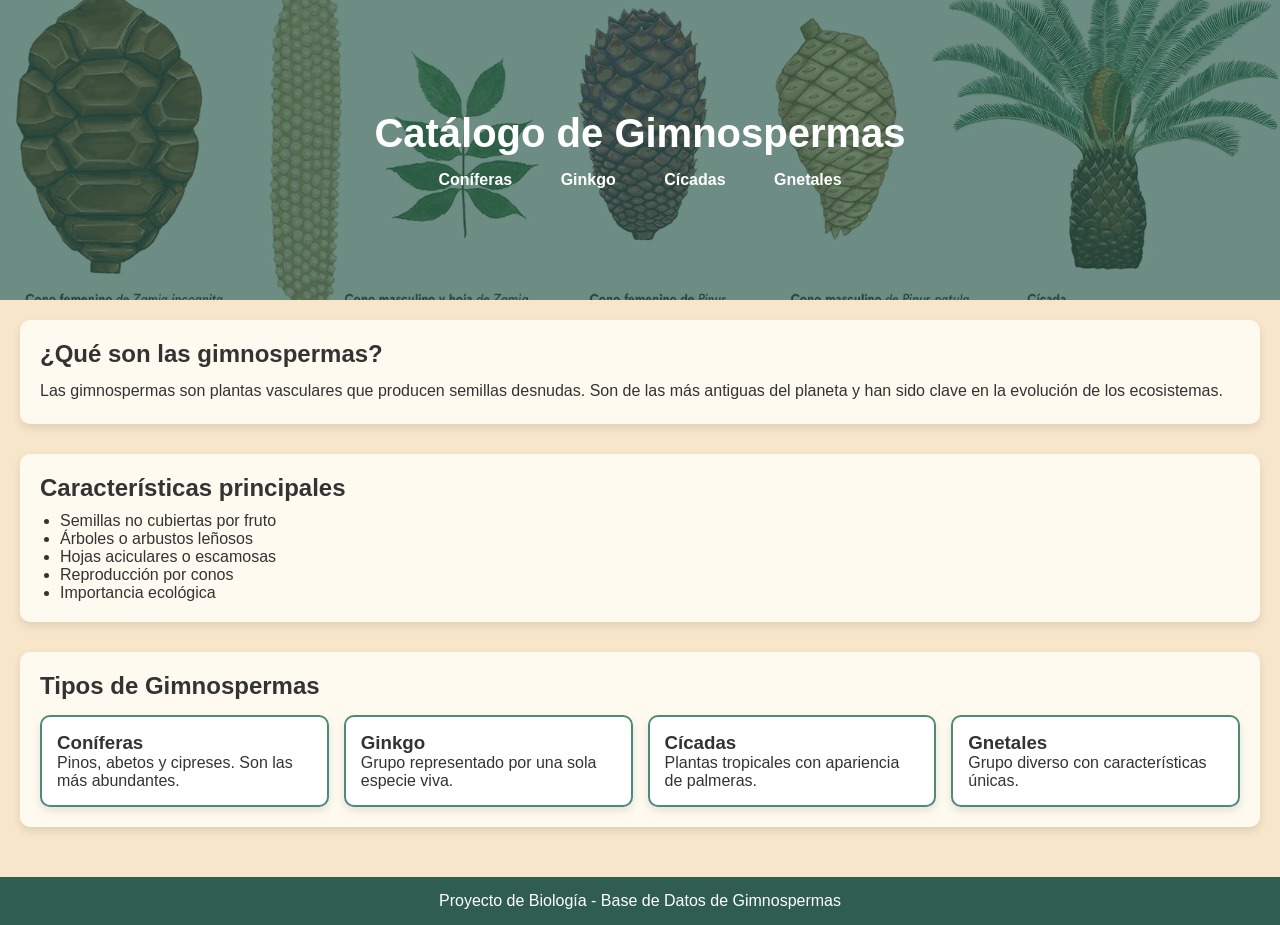
==== index.html @ 2551117f "actualizacion chida" ====
<!DOCTYPE html>
<html lang="es">
<head>
    <meta charset="UTF-8">
    <title>Catálogo de Gimnospermas</title>
    <link rel="stylesheet" href="style.css">
</head>

<body>

    <!-- 🔝 HEADER CON IMAGEN -->
    <header class="hero">
        <div class="overlay">
            <h1>Catálogo de Gimnospermas</h1>
            <nav>
                <a href="coniferas.html">Coníferas</a>
                <a href="ginkgo.html">Ginkgo</a>
                <a href="cicadas.html">Cícadas</a>
                <a href="gnetales.html">Gnetales</a>
            </nav>
        </div>
    </header>

    <!-- 📚 INTRO -->
    <main>
        <section class="intro">
            <h2>¿Qué son las gimnospermas?</h2>
            <p>
                Las gimnospermas son plantas vasculares que producen semillas desnudas.
                Son de las más antiguas del planeta y han sido clave en la evolución de los ecosistemas.
            </p>
        </section>

        <!-- 🌿 CARACTERÍSTICAS -->
        <section class="caracteristicas">
            <h2>Características principales</h2>
            <ul>
                <li>Semillas no cubiertas por fruto</li>
                <li>Árboles o arbustos leñosos</li>
                <li>Hojas aciculares o escamosas</li>
                <li>Reproducción por conos</li>
                <li>Importancia ecológica</li>
            </ul>
        </section>

        <!-- 🧪 SECCIONES VISUALES -->
        <section class="categorias">
            <h2>Tipos de Gimnospermas</h2>

            <div class="cards">

                <div class="card">
                                
                    <h3 href="coniferas.html">Coníferas</h3>
                    <p>Pinos, abetos y cipreses. Son las más abundantes.</p>
                </div>

                <div class="card">
                    <h3 href="ginkgo.html">Ginkgo</h3>
                    <p>Grupo representado por una sola especie viva.</p>
                </div>

                <div class="card">
                    <h3 href="cicadas.html">Cícadas</h3>
                    <p>Plantas tropicales con apariencia de palmeras.</p>
                </div>

                <div class="card">
                    <h3  href="gnetales.html">Gnetales</h3>
                    <p>Grupo diverso con características únicas.</p>
                </div>

            </div>
        </section>
    </main>

    <!-- 📌 FOOTER -->
    <footer>
        <p>Proyecto de Biología - Base de Datos de Gimnospermas</p>
    </footer>

</body>
</html>
---- style.css ----
/* RESET */
* {
    margin: 0;
    padding: 0;
    box-sizing: border-box;
}

/* COLORES (ajústalos si quieres más exactos a tu tríptico) */
:root {
    --verde-oscuro: #2f5d50;
    --verde-medio: #4c8c74;
    --verde-claro: #a7d7c5;
    --fondo: #f7e6ca;
    --blanco: #ffffff;
}

/* BODY */
body {
    font-family: Arial, sans-serif;
    background-color: var(--fondo);
    color: #333;
}

/* 🌄 HEADER CON IMAGEN */
.hero {
    height: 300px;
   background: linear-gradient(rgba(47,93,80,0.7), rgba(47,93,80,0.7)),
            url('img/Encabezado\ gimno.webp');
    background-size: cover;
    background-position: center;
}

/* CONTENIDO DEL HEADER */
.overlay {
    height: 100%;
    display: flex;
    flex-direction: column;
    justify-content: center;
    align-items: center;
    color: var(--blanco);
    text-align: center;
}

/* TÍTULO */
header h1 {
    font-size: 2.5em;
    margin-bottom: 15px;
}

/* NAV */
nav a {
    margin: 0 10px;
    text-decoration: none;
    color: var(--blanco);
    font-weight: bold;
    padding: 8px 12px;
    border-radius: 5px;
    transition: 0.3s;
}

nav a:hover {
    background-color: var(--verde-medio);
}

/* MAIN */
main {
    padding: 20px;
}

/* SECCIONES */
section {
    margin-bottom: 30px;
}

/* LISTA */
ul {
    padding-left: 20px;
}

/* 🌿 CARDS */
.cards {
    display: grid;
    grid-template-columns: repeat(auto-fit, minmax(200px, 1fr));
    gap: 15px;
}

.card {
    background-color: var(--blanco);
    padding: 15px;
    border-radius: 10px;
    box-shadow: 0 4px 8px rgba(0,0,0,0.1);
    transition: 0.3s;
     border: 2px solid #4c8c74;
}

.card:hover {
    transform: scale(1.05);
}

/* FOOTER */
footer {
    background-color: var(--verde-oscuro);
    color: var(--blanco);
    text-align: center;
    padding: 15px;
}


/* 📦 CAJAS BLANCAS PARA SECCIONES */
.intro, .caracteristicas, .categorias{
    background-color: #fffaf0;
    padding: 20px;
    border-radius: 10px;
    box-shadow: 0 4px 8px rgba(0,0,0,0.1);
}

/* ✨ DETALLES */
.intro h2, .caracteristicas h2 {
    margin-bottom: 10px;
}

.intro p {
    line-height: 1.6;
}

.categorias h2 {
    margin-bottom: 15px;
}

/* 🌿 GRUPOS POR GÉNERO */
.grupo {
    margin-bottom: 30px;
}

.grupo h2 {
    margin-bottom: 10px;
    color: var(--verde-oscuro);
    border-left: 5px solid var(--verde-medio);
    padding-left: 10px;
}

.familia-seccion {
    margin-bottom: 40px;
}

.familia-seccion h2 {
    border-bottom: 2px solid #aaa;
    margin-bottom: 15px;
}
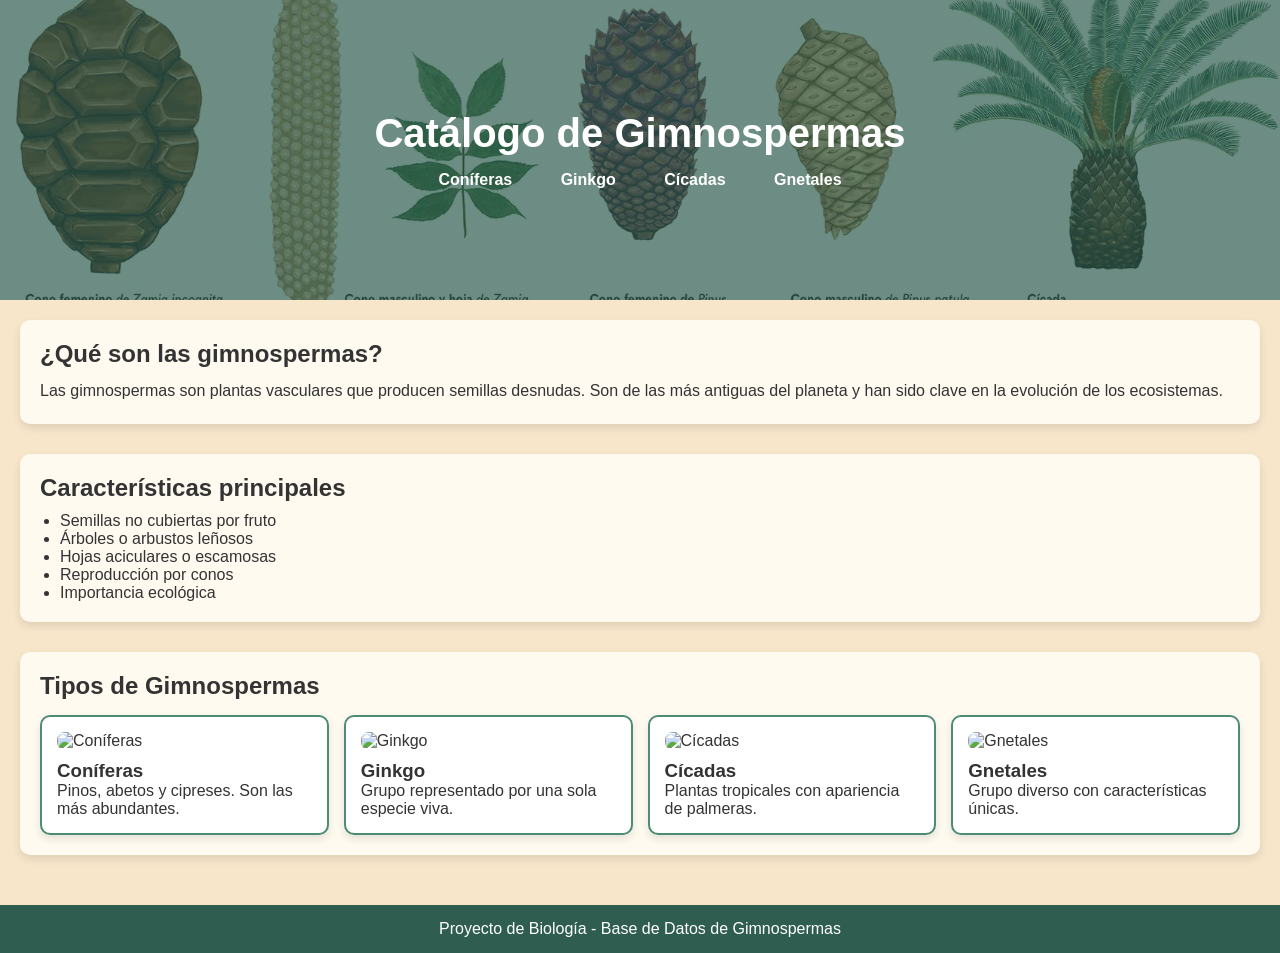
==== commit a531dab9: "Cambio 1 de 1 junio para entregar" ====
--- a/index.html
+++ b/index.html
@@ -50,23 +50,26 @@
             <div class="cards">
 
                 <div class="card">
-                                
-                    <h3 href="coniferas.html">Coníferas</h3>
+                    <img src="img/coniferas.jpg" alt="Coníferas">
+                    <h3>Coníferas</h3>
                     <p>Pinos, abetos y cipreses. Son las más abundantes.</p>
                 </div>
 
                 <div class="card">
-                    <h3 href="ginkgo.html">Ginkgo</h3>
+                    <img src="img/ginkgo.jpg" alt="Ginkgo">
+                    <h3>Ginkgo</h3>
                     <p>Grupo representado por una sola especie viva.</p>
                 </div>
 
                 <div class="card">
-                    <h3 href="cicadas.html">Cícadas</h3>
+                    <img src="img/cicadas.jpg" alt="Cícadas">
+                    <h3>Cícadas</h3>
                     <p>Plantas tropicales con apariencia de palmeras.</p>
                 </div>
 
                 <div class="card">
-                    <h3  href="gnetales.html">Gnetales</h3>
+                    <img src="img/gnetales.jpg" alt="Gnetales">
+                    <h3>Gnetales</h3>
                     <p>Grupo diverso con características únicas.</p>
                 </div>
 
--- a/style.css
+++ b/style.css
@@ -146,4 +146,24 @@
 .familia-seccion h2 {
     border-bottom: 2px solid #aaa;
     margin-bottom: 15px;
+}
+
+/* 🖼️ IMÁGENES EN CARDS */
+.card img {
+    width: 100%;
+    height: 140px;
+    object-fit: cover;
+    border-radius: 8px;
+    margin-bottom: 10px;
+    transition: 0.3s;
+}
+
+/* ✨ EFECTO HOVER MÁS PRO */
+.card:hover img {
+    transform: scale(1.05);
+}
+
+/* 🔒 IMPORTANTE PARA EL EFECTO */
+.card {
+    overflow: hidden;
 }
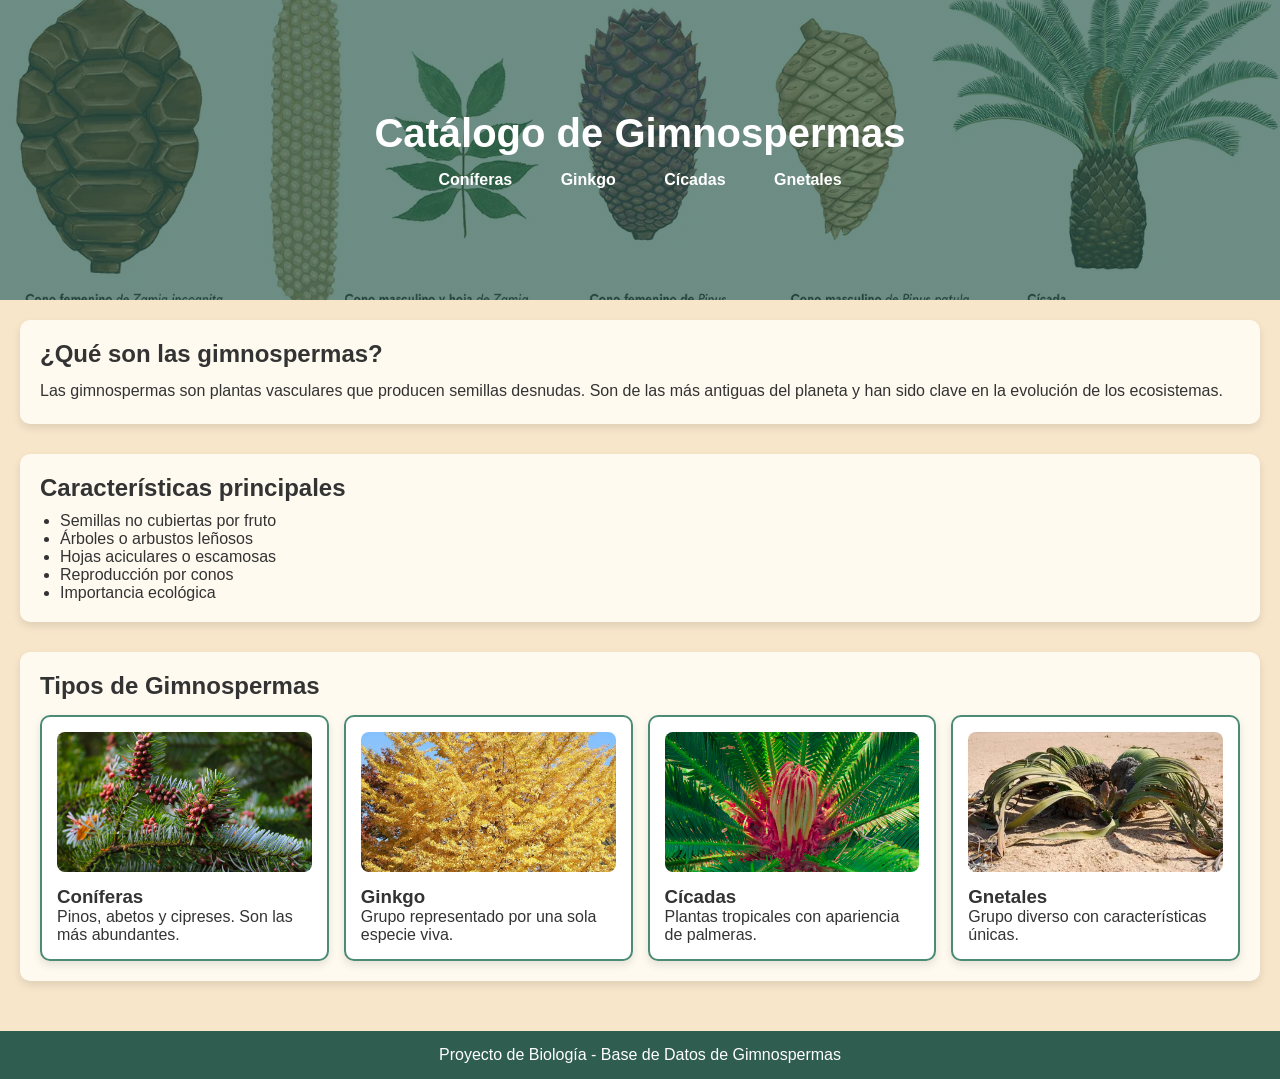
==== commit 386b02f6: "Img index" ====
--- a/index.html
+++ b/index.html
@@ -50,25 +50,25 @@
             <div class="cards">
 
                 <div class="card">
-                    <img src="img/coniferas.jpg" alt="Coníferas">
+                    <img src="img/Coniferas.jpg" alt="Coníferas">
                     <h3>Coníferas</h3>
                     <p>Pinos, abetos y cipreses. Son las más abundantes.</p>
                 </div>
 
                 <div class="card">
-                    <img src="img/ginkgo.jpg" alt="Ginkgo">
+                    <img src="img/Ginko.jpg" alt="Ginkgo">
                     <h3>Ginkgo</h3>
                     <p>Grupo representado por una sola especie viva.</p>
                 </div>
 
                 <div class="card">
-                    <img src="img/cicadas.jpg" alt="Cícadas">
+                    <img src="img/Cicas.jpg" alt="Cícadas">
                     <h3>Cícadas</h3>
                     <p>Plantas tropicales con apariencia de palmeras.</p>
                 </div>
 
                 <div class="card">
-                    <img src="img/gnetales.jpg" alt="Gnetales">
+                    <img src="img/Gnetales.webp" alt="Gnetales">
                     <h3>Gnetales</h3>
                     <p>Grupo diverso con características únicas.</p>
                 </div>
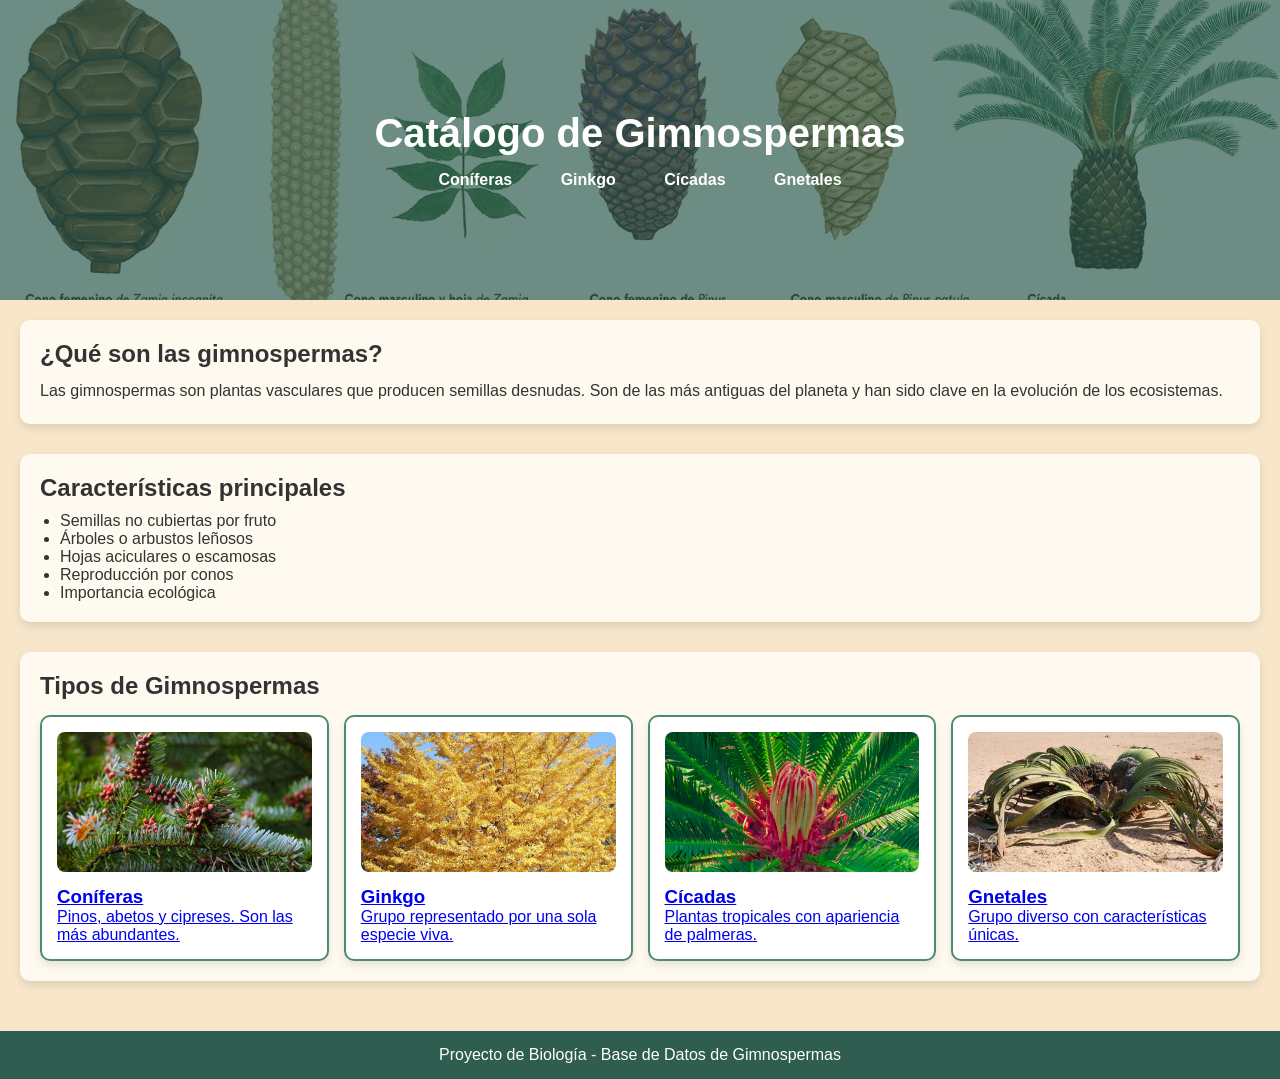
==== commit af08d440: "Prueba final index" ====
--- a/index.html
+++ b/index.html
@@ -47,33 +47,33 @@
         <section class="categorias">
             <h2>Tipos de Gimnospermas</h2>
 
-            <div class="cards">
+          <div class="cards">
 
-                <div class="card">
-                    <img src="img/Coniferas.jpg" alt="Coníferas">
-                    <h3>Coníferas</h3>
-                    <p>Pinos, abetos y cipreses. Son las más abundantes.</p>
-                </div>
+        <a href="coniferas.html" class="card">
+        <img src="img/Coniferas.jpg" alt="Coníferas">
+        <h3>Coníferas</h3>
+        <p>Pinos, abetos y cipreses. Son las más abundantes.</p>
+        </a>
 
-                <div class="card">
-                    <img src="img/Ginko.jpg" alt="Ginkgo">
-                    <h3>Ginkgo</h3>
-                    <p>Grupo representado por una sola especie viva.</p>
-                </div>
+        <a href="ginkgo.html" class="card">
+        <img src="img/Ginko.jpg" alt="Ginkgo">
+        <h3>Ginkgo</h3>
+        <p>Grupo representado por una sola especie viva.</p>
+        </a>
 
-                <div class="card">
-                    <img src="img/Cicas.jpg" alt="Cícadas">
-                    <h3>Cícadas</h3>
-                    <p>Plantas tropicales con apariencia de palmeras.</p>
-                </div>
+        <a href="cicadas.html" class="card">
+        <img src="img/Cicas.jpg" alt="Cícadas">
+        <h3>Cícadas</h3>
+        <p>Plantas tropicales con apariencia de palmeras.</p>
+        </a>
 
-                <div class="card">
-                    <img src="img/Gnetales.webp" alt="Gnetales">
-                    <h3>Gnetales</h3>
-                    <p>Grupo diverso con características únicas.</p>
-                </div>
+        <a href="gnetales.html" class="card">
+        <img src="img/Gnetales.webp" alt="Gnetales">
+        <h3>Gnetales</h3>
+        <p>Grupo diverso con características únicas.</p>
+        </a>
 
-            </div>
+    </div>
         </section>
     </main>
 
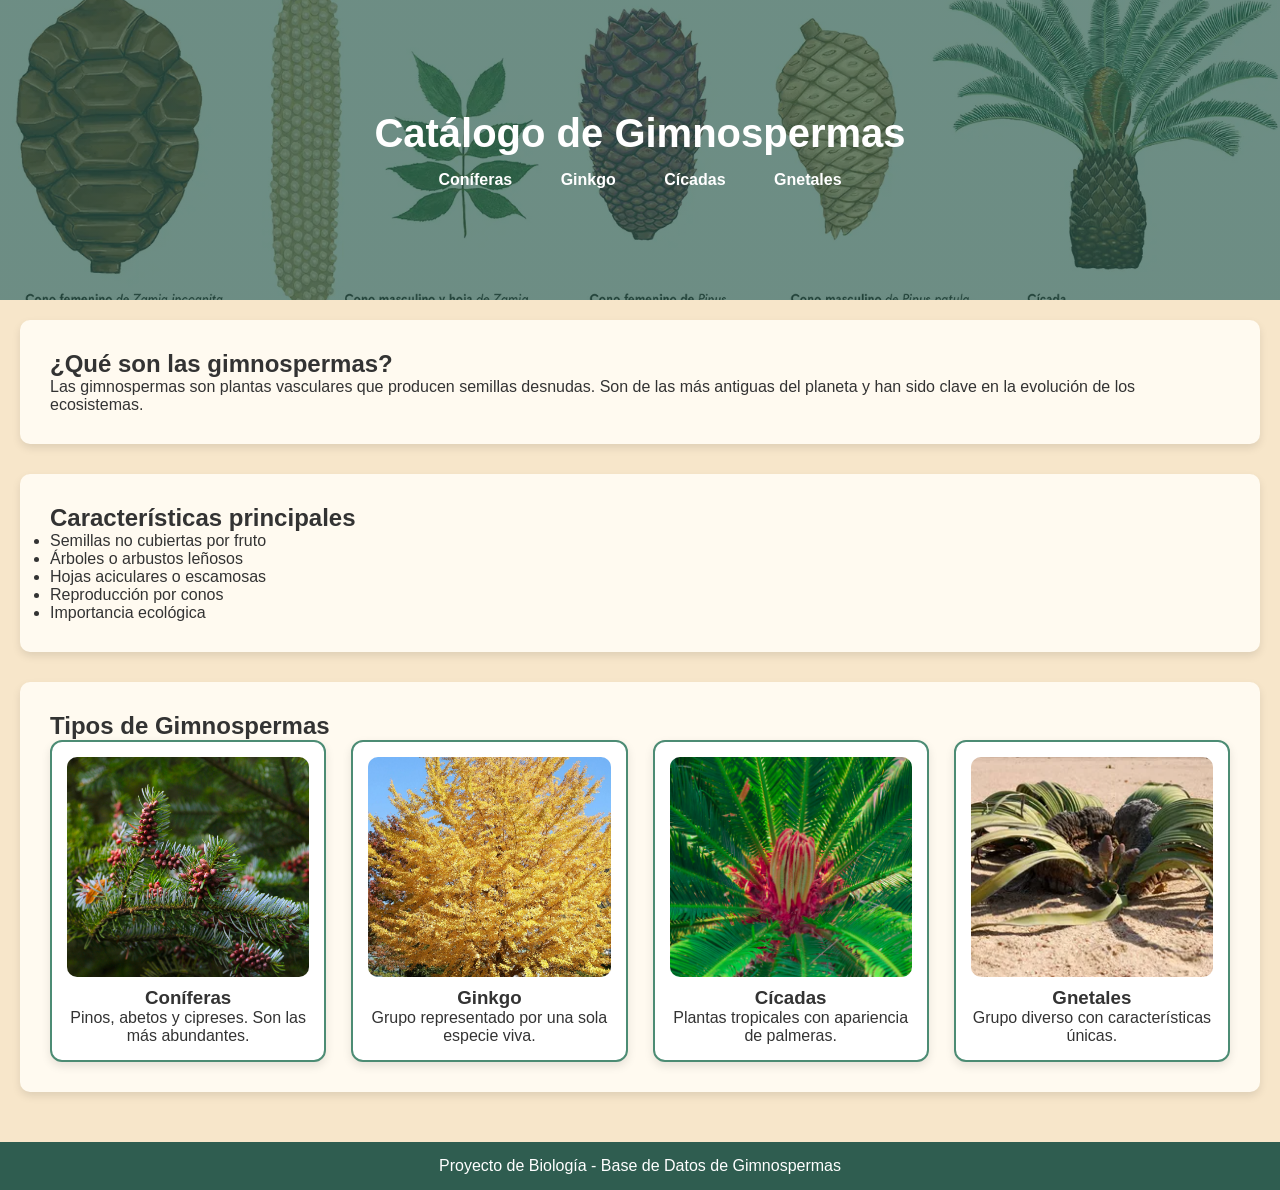
==== commit 411a935f: "Update 10" ====
--- a/index.html
+++ b/index.html
@@ -47,7 +47,7 @@
         <section class="categorias">
             <h2>Tipos de Gimnospermas</h2>
 
-          <div class="cards">
+          <div class="cards-index">
 
         <a href="coniferas.html" class="card">
         <img src="img/Coniferas.jpg" alt="Coníferas">
--- a/style.css
+++ b/style.css
@@ -1,11 +1,13 @@
+/* ========================= */
 /* RESET */
+/* ========================= */
 * {
     margin: 0;
     padding: 0;
     box-sizing: border-box;
 }
 
-/* COLORES (ajústalos si quieres más exactos a tu tríptico) */
+/* VARIABLES */
 :root {
     --verde-oscuro: #2f5d50;
     --verde-medio: #4c8c74;
@@ -21,16 +23,22 @@
     color: #333;
 }
 
-/* 🌄 HEADER CON IMAGEN */
+/* LINKS */
+a {
+    text-decoration: none;
+    color: inherit;
+}
+
+/* HEADER */
 .hero {
     height: 300px;
-   background: linear-gradient(rgba(47,93,80,0.7), rgba(47,93,80,0.7)),
-            url('img/Encabezado\ gimno.webp');
+    background: linear-gradient(rgba(47,93,80,0.7), rgba(47,93,80,0.7)),
+                url('img/Encabezado gimno.webp');
     background-size: cover;
     background-position: center;
 }
 
-/* CONTENIDO DEL HEADER */
+/* OVERLAY */
 .overlay {
     height: 100%;
     display: flex;
@@ -41,7 +49,6 @@
     text-align: center;
 }
 
-/* TÍTULO */
 header h1 {
     font-size: 2.5em;
     margin-bottom: 15px;
@@ -50,12 +57,10 @@
 /* NAV */
 nav a {
     margin: 0 10px;
-    text-decoration: none;
-    color: var(--blanco);
     font-weight: bold;
     padding: 8px 12px;
     border-radius: 5px;
-    transition: 0.3s;
+    color: var(--blanco);
 }
 
 nav a:hover {
@@ -72,98 +77,100 @@
     margin-bottom: 30px;
 }
 
-/* LISTA */
-ul {
-    padding-left: 20px;
+/* CAJAS */
+.intro, 
+.caracteristicas, 
+.categorias {
+    background-color: #fffaf0;
+    padding: 30px;
+    border-radius: 10px;
+    box-shadow: 0 4px 8px rgba(0,0,0,0.1);
 }
 
-/* 🌿 CARDS */
-.cards {
+/* ========================= */
+/* 🔥 INDEX (EXCLUSIVO) */
+/* ========================= */
+
+.cards-index {
     display: grid;
-    grid-template-columns: repeat(auto-fit, minmax(200px, 1fr));
-    gap: 15px;
+    grid-template-columns: repeat(4, 1fr);
+    gap: 25px;
+    width: 100%;
 }
 
+/* RESPONSIVE */
+@media (max-width: 900px) {
+    .cards-index {
+        grid-template-columns: repeat(2, 1fr);
+    }
+}
+
+@media (max-width: 500px) {
+    .cards-index {
+        grid-template-columns: 1fr;
+    }
+}
+
+/* ========================= */
+/* 🔥 TARJETAS */
+/* ========================= */
+
 .card {
+    display: flex;
+    flex-direction: column;
     background-color: var(--blanco);
     padding: 15px;
-    border-radius: 10px;
-    box-shadow: 0 4px 8px rgba(0,0,0,0.1);
-    transition: 0.3s;
-     border: 2px solid #4c8c74;
+    border-radius: 12px;
+    border: 2px solid var(--verde-medio);
+    box-shadow: 0 4px 10px rgba(0,0,0,0.1);
+    transition: 0.25s;
+    text-align: center;
 }
 
 .card:hover {
     transform: scale(1.05);
 }
 
+/* IMÁGENES */
+.card img {
+    width: 100%;
+    height: 220px;
+    object-fit: cover;
+    border-radius: 10px;
+    margin-bottom: 10px;
+}
+
+/* ========================= */
+/* 🔥 ESPECIES (EXCLUSIVO) */
+/* ========================= */
+
+.familias-grid {
+    display: grid;
+    grid-template-columns: repeat(auto-fill, minmax(320px, 1fr));
+    gap: 25px;
+}
+
+.grupo {
+    background-color: #fffaf0;
+    padding: 15px;
+    border-radius: 10px;
+    border: 2px solid var(--verde-medio);
+}
+
+/* 👇 ESTE YA NO AFECTA AL INDEX */
+.grupo .cards {
+    display: grid;
+    grid-template-columns: repeat(auto-fill, minmax(180px, 1fr));
+    gap: 10px;
+}
+
+/* ========================= */
 /* FOOTER */
+/* ========================= */
+
 footer {
     background-color: var(--verde-oscuro);
     color: var(--blanco);
     text-align: center;
     padding: 15px;
-}
-
-
-/* 📦 CAJAS BLANCAS PARA SECCIONES */
-.intro, .caracteristicas, .categorias{
-    background-color: #fffaf0;
-    padding: 20px;
-    border-radius: 10px;
-    box-shadow: 0 4px 8px rgba(0,0,0,0.1);
-}
-
-/* ✨ DETALLES */
-.intro h2, .caracteristicas h2 {
-    margin-bottom: 10px;
-}
-
-.intro p {
-    line-height: 1.6;
-}
-
-.categorias h2 {
-    margin-bottom: 15px;
-}
-
-/* 🌿 GRUPOS POR GÉNERO */
-.grupo {
-    margin-bottom: 30px;
-}
-
-.grupo h2 {
-    margin-bottom: 10px;
-    color: var(--verde-oscuro);
-    border-left: 5px solid var(--verde-medio);
-    padding-left: 10px;
-}
-
-.familia-seccion {
-    margin-bottom: 40px;
-}
-
-.familia-seccion h2 {
-    border-bottom: 2px solid #aaa;
-    margin-bottom: 15px;
-}
-
-/* 🖼️ IMÁGENES EN CARDS */
-.card img {
-    width: 100%;
-    height: 140px;
-    object-fit: cover;
-    border-radius: 8px;
-    margin-bottom: 10px;
-    transition: 0.3s;
-}
-
-/* ✨ EFECTO HOVER MÁS PRO */
-.card:hover img {
-    transform: scale(1.05);
-}
-
-/* 🔒 IMPORTANTE PARA EL EFECTO */
-.card {
-    overflow: hidden;
 }
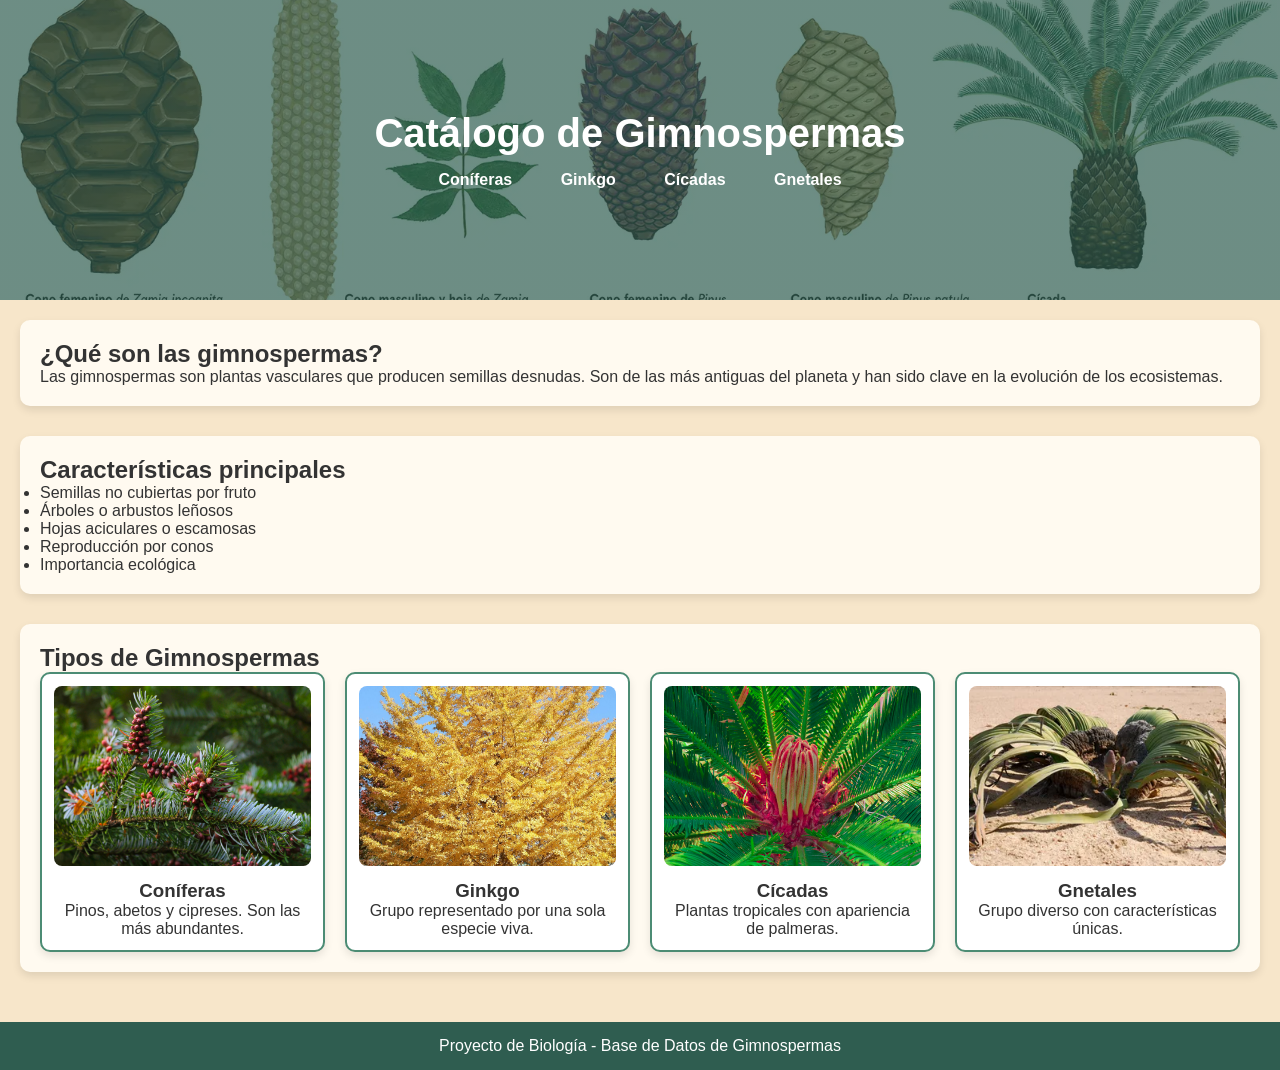
==== commit 5b9a2c07: "Update 19 tengo sueño" ====
--- a/index.html
+++ b/index.html
@@ -49,25 +49,25 @@
 
           <div class="cards-index">
 
-        <a href="coniferas.html" class="card">
+        <a href="coniferas.html" class="card-index">
         <img src="img/Coniferas.jpg" alt="Coníferas">
         <h3>Coníferas</h3>
         <p>Pinos, abetos y cipreses. Son las más abundantes.</p>
         </a>
 
-        <a href="ginkgo.html" class="card">
+        <a href="ginkgo.html" class="card-index">
         <img src="img/Ginko.jpg" alt="Ginkgo">
         <h3>Ginkgo</h3>
         <p>Grupo representado por una sola especie viva.</p>
         </a>
 
-        <a href="cicadas.html" class="card">
+        <a href="cicadas.html" class="card-index">
         <img src="img/Cicas.jpg" alt="Cícadas">
         <h3>Cícadas</h3>
         <p>Plantas tropicales con apariencia de palmeras.</p>
         </a>
 
-        <a href="gnetales.html" class="card">
+        <a href="gnetales.html" class="card-index">
         <img src="img/Gnetales.webp" alt="Gnetales">
         <h3>Gnetales</h3>
         <p>Grupo diverso con características únicas.</p>
--- a/style.css
+++ b/style.css
@@ -1,6 +1,4 @@
-/* ========================= */
 /* RESET */
-/* ========================= */
 * {
     margin: 0;
     padding: 0;
@@ -61,6 +59,7 @@
     padding: 8px 12px;
     border-radius: 5px;
     color: var(--blanco);
+    transition: 0.3s;
 }
 
 nav a:hover {
@@ -70,6 +69,7 @@
 /* MAIN */
 main {
     padding: 20px;
+    width: 100%;
 }
 
 /* SECCIONES */
@@ -82,20 +82,42 @@
 .caracteristicas, 
 .categorias {
     background-color: #fffaf0;
-    padding: 30px;
+    padding: 20px;
     border-radius: 10px;
     box-shadow: 0 4px 8px rgba(0,0,0,0.1);
 }
 
-/* ========================= */
-/* 🔥 INDEX (EXCLUSIVO) */
+/* /* ========================= */
+/* 🔥 INDEX (AISLADO TOTAL) */
 /* ========================= */
 
 .cards-index {
     display: grid;
     grid-template-columns: repeat(4, 1fr);
-    gap: 25px;
+    gap: 20px;
+}
+
+.card-index {
+    background-color: var(--blanco);
+    padding: 12px;
+    border-radius: 10px;
+    border: 2px solid var(--verde-medio);
+    box-shadow: 0 4px 8px rgba(0,0,0,0.1);
+    text-align: center;
+    transition: 0.25s;
+}
+
+.card-index:hover {
+    transform: translateY(-5px);
+    box-shadow: 0 8px 16px rgba(0,0,0,0.2);
+}
+
+.card-index img {
     width: 100%;
+    height: 180px;
+    object-fit: cover;
+    border-radius: 8px;
+    margin-bottom: 10px;
 }
 
 /* RESPONSIVE */
@@ -111,57 +133,46 @@
     }
 }
 
-/* ========================= */
-/* 🔥 TARJETAS */
-/* ========================= */
-
-.card {
-    display: flex;
-    flex-direction: column;
-    background-color: var(--blanco);
-    padding: 15px;
-    border-radius: 12px;
-    border: 2px solid var(--verde-medio);
-    box-shadow: 0 4px 10px rgba(0,0,0,0.1);
-    transition: 0.25s;
-    text-align: center;
-}
-
-.card:hover {
-    transform: scale(1.05);
-}
-
-/* IMÁGENES */
-.card img {
-    width: 100%;
-    height: 220px;
-    object-fit: cover;
-    border-radius: 10px;
-    margin-bottom: 10px;
-}
-
-/* ========================= */
-/* 🔥 ESPECIES (EXCLUSIVO) */
+
+
+/* ========================= */
+/* 🔥 FAMILIAS (NO TOCAR INDEX) */
 /* ========================= */
 
 .familias-grid {
     display: grid;
-    grid-template-columns: repeat(auto-fill, minmax(320px, 1fr));
-    gap: 25px;
-}
-
-.grupo {
-    background-color: #fffaf0;
+    grid-template-columns: repeat(auto-fit, minmax(300px, 1fr));
+    gap: 20px;
+}
+
+.grupo .card {
+    background-color: var(--blanco);
+    padding: 12px;
+    border-radius: 10px;
+    border: 2px solid var(--verde-medio);
+}
+
+/* ========================= */
+/* 🔥 ESPECIES (SEPARADO TOTAL) */
+/* ========================= */
+
+#lista-coniferas {
+    max-width: 1100px;
+    margin: 0 auto;
+}
+
+.especies-grid {
+    display: grid;
+    grid-template-columns: repeat(auto-fill, minmax(220px, 1fr));
+    gap: 15px;
+}
+
+.especie {
+    background-color: var(--blanco);
+    border: 2px solid var(--verde-medio);
+    border-radius: 10px;
     padding: 15px;
-    border-radius: 10px;
-    border: 2px solid var(--verde-medio);
-}
-
-/* 👇 ESTE YA NO AFECTA AL INDEX */
-.grupo .cards {
-    display: grid;
-    grid-template-columns: repeat(auto-fill, minmax(180px, 1fr));
-    gap: 10px;
+    text-align: center;
 }
 
 /* ========================= */
@@ -173,4 +184,44 @@
     color: var(--blanco);
     text-align: center;
     padding: 15px;
+}
+
+
+
+/* ========================= */
+/* 🔥 FIX FAMILIAS (AHORA SÍ BONITO) */
+/* ========================= */
+
+.grupo .card {
+    display: flex;
+    flex-direction: column;
+    justify-content: flex-start;
+    height: 100%;
+    overflow: hidden;
+}
+
+/* IMÁGENES CONTROLADAS */
+.grupo .card img {
+    width: 100%;
+    height: 180px;
+    object-fit: cover;
+    border-radius: 8px;
+    margin-bottom: 10px;
+}
+
+/* TEXTO ORDENADO */
+.grupo .card ul {
+    font-size: 0.9em;
+    margin-bottom: 10px;
+    padding-left: 15px;
+}
+
+.grupo .card p {
+    font-size: 0.9em;
+    margin-top: auto;
+}
+
+/* EVITA QUE SE HAGAN GIGANTES */
+.familias-grid {
+    align-items: start;
 }
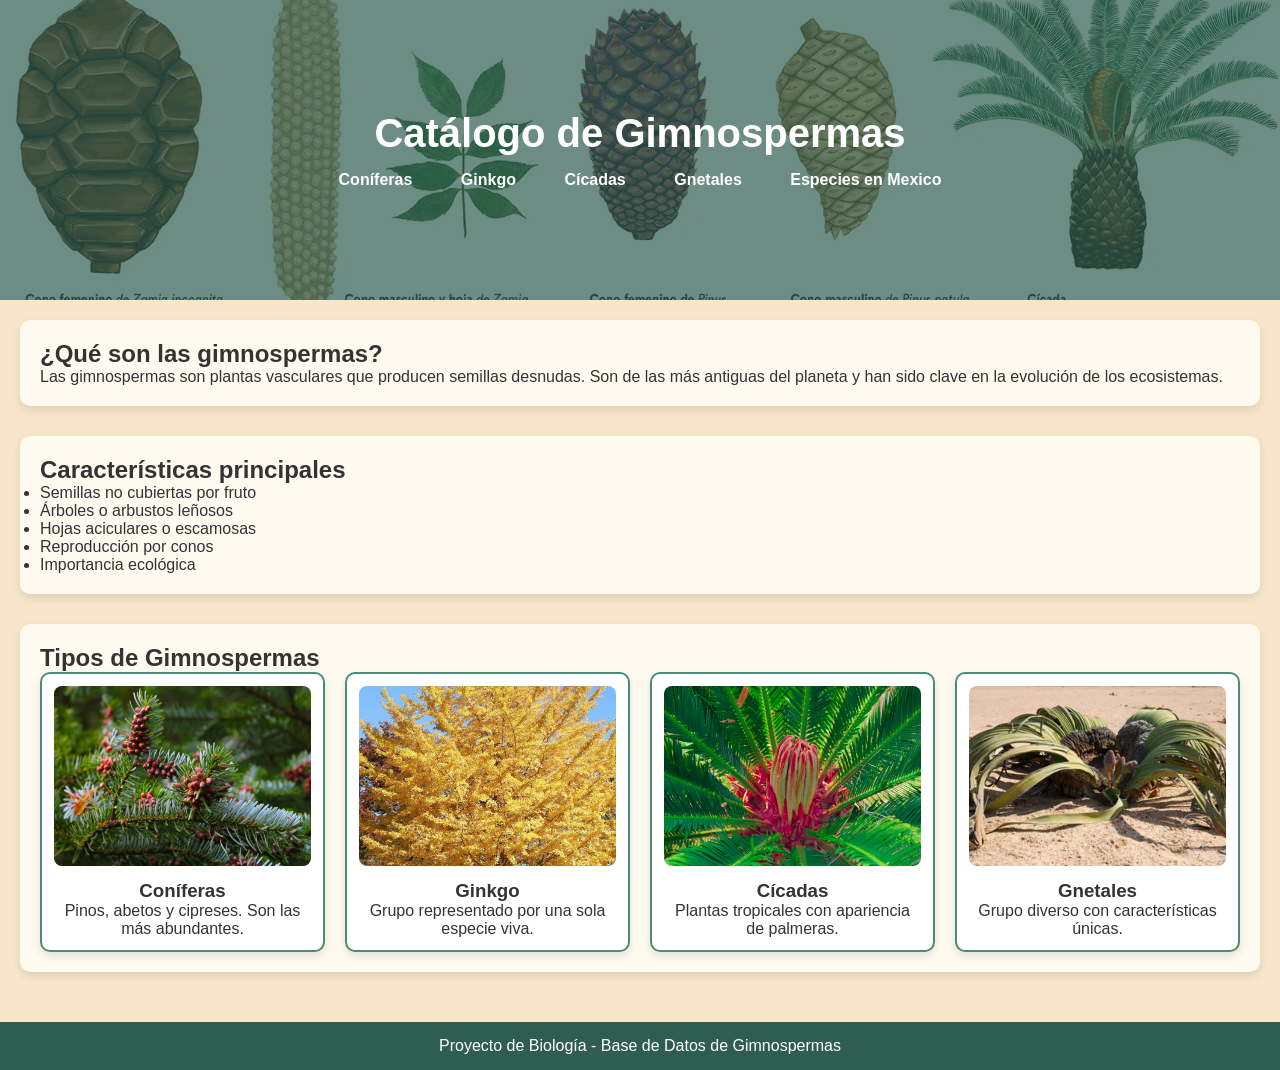
==== commit d4d313e3: "Update 28 menu" ====
--- a/index.html
+++ b/index.html
@@ -17,6 +17,7 @@
                 <a href="ginkgo.html">Ginkgo</a>
                 <a href="cicadas.html">Cícadas</a>
                 <a href="gnetales.html">Gnetales</a>
+                <a href="Mexico.html">Especies en Mexico</a>
             </nav>
         </div>
     </header>
--- a/style.css
+++ b/style.css
@@ -224,4 +224,116 @@
 /* EVITA QUE SE HAGAN GIGANTES */
 .familias-grid {
     align-items: start;
+}
+
+
+.familia-seccion {
+    margin-bottom: 30px;
+}
+
+.familia-seccion h2 {
+    margin-bottom: 10px;
+}
+
+
+
+
+/* 🔝 BOTÓN VOLVER ARRIBA */
+#btn-top {
+    position: fixed;
+    bottom: 25px;
+    right: 25px;
+    width: 45px;
+    height: 45px;
+    border-radius: 50%;
+    border: none;
+    background-color: var(--verde-medio);
+    color: white;
+    font-size: 20px;
+    cursor: pointer;
+    box-shadow: 0 4px 10px rgba(0,0,0,0.2);
+    transition: opacity 0.3s, transform 0.2s;
+    opacity: 1;
+    z-index: 1000;
+}
+
+/* efecto hover */
+#btn-top:hover {
+    transform: scale(1.1);
+}
+
+
+
+
+
+/* 🔥 AJUSTE SOLO PARA GINKGO (1 tarjeta) */
+body:has(#lista-ginkgo) .familias-grid {
+    display: flex;
+    justify-content: center;
+}
+
+/* 🔥 AJUSTE SOLO PARA CÍCADAS (2 tarjetas) */
+body:has(#lista-cicadas) .familias-grid {
+    display: flex;
+    justify-content: center;
+    gap: 40px;
+}
+
+/* 🔥 OPCIONAL: limitar ancho para que no se estiren demasiado */
+body:has(#lista-ginkgo) .grupo,
+body:has(#lista-cicadas) .grupo {
+    max-width: 400px;
+}
+
+
+
+/* ========================= */
+/* 🗺️ MAPAS DE GIMNOSPERMAS MÉXICO */
+/* ========================= */
+
+.mapas-grid {
+    display: grid;
+    grid-template-columns: repeat(auto-fit, minmax(280px, 1fr));
+    gap: 20px;
+}
+
+/* TARJETA PRINCIPAL */
+.mapa-card {
+    background-color: var(--blanco);
+    border-radius: 10px;
+    overflow: hidden;
+    border: 2px solid var(--verde-medio);
+    box-shadow: 0 4px 8px rgba(0,0,0,0.1);
+    padding: 12px;
+    text-align: center;
+    transition: transform 0.25s ease, box-shadow 0.25s ease;
+}
+
+/* EFECTO HOVER */
+.mapa-card:hover {
+    transform: translateY(-6px);
+    box-shadow: 0 10px 18px rgba(0,0,0,0.2);
+}
+
+/* IMAGEN */
+.mapa-card img {
+    width: 100%;
+    height: 180px;
+    object-fit: cover;
+    border-radius: 8px;
+    margin-bottom: 10px;
+}
+
+/* TÍTULO */
+.mapa-card h3 {
+    margin-bottom: 8px;
+    color: var(--verde-oscuro);
+    font-size: 1.1em;
+}
+
+/* TEXTO */
+.mapa-card p {
+    font-size: 0.9em;
+    line-height: 1.4;
+    color: #333;
 }
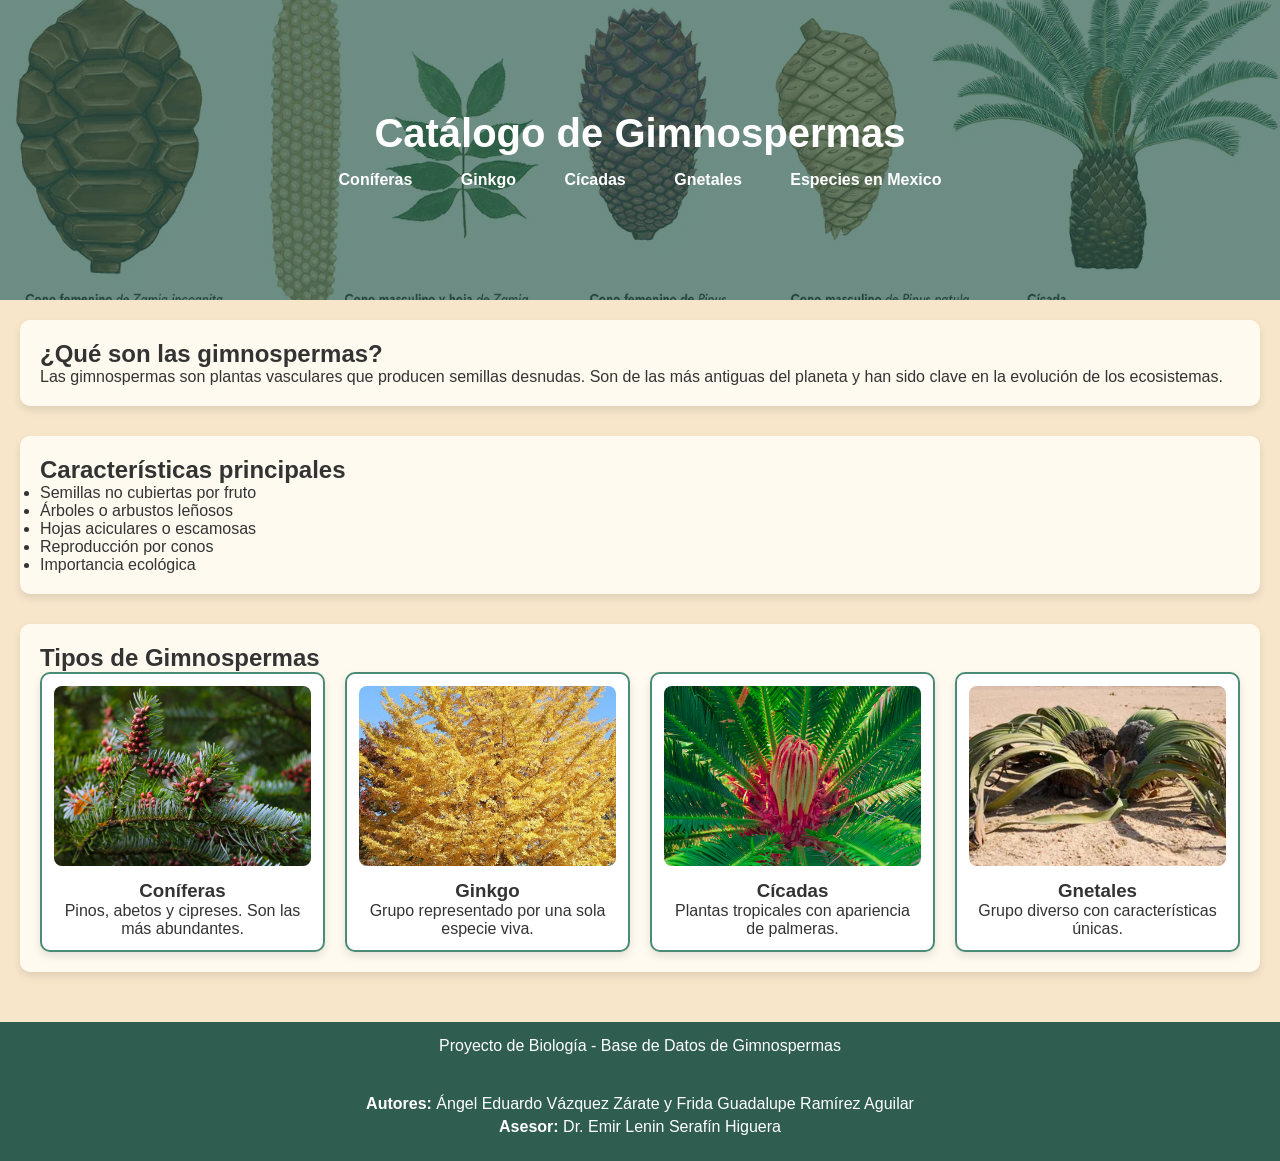
==== commit 60d032c2: "Update 30" ====
--- a/index.html
+++ b/index.html
@@ -83,5 +83,17 @@
         <p>Proyecto de Biología - Base de Datos de Gimnospermas</p>
     </footer>
 
+
+    
+
+
+<!-- 📌 FOOTER FINAL -->
+<footer class="footer-info">
+    <p><strong>Autores:</strong> Ángel Eduardo Vázquez Zárate y Frida Guadalupe Ramírez Aguilar</p>
+    <p><strong>Asesor:</strong> Dr. Emir Lenin Serafín Higuera</p>
+</footer>
+
+
+
 </body>
 </html>
--- a/style.css
+++ b/style.css
@@ -336,4 +336,99 @@
     font-size: 0.9em;
     line-height: 1.4;
     color: #333;
+}
+
+/* ========================= */
+/* 🗺️ LAYOUT ATLAS (IMAGEN IZQ + TEXTO DER) */
+/* ========================= */
+
+.mapa-card {
+    background-color: var(--blanco);
+    border-radius: 10px;
+    border: 2px solid var(--verde-medio);
+    box-shadow: 0 4px 8px rgba(0,0,0,0.1);
+    padding: 12px;
+    transition: transform 0.25s ease, box-shadow 0.25s ease;
+}
+
+/* EFECTO HOVER */
+.mapa-card:hover {
+    transform: translateY(-6px);
+    box-shadow: 0 10px 18px rgba(0,0,0,0.2);
+}
+
+/* TÍTULO DE LA FAMILIA */
+.mapa-card h3 {
+    margin-bottom: 10px;
+    color: var(--verde-oscuro);
+    font-size: 1.2em;
+    text-align: left;
+}
+
+/* CONTENIDO HORIZONTAL */
+.mapa-contenido {
+    display: flex;
+    gap: 15px;
+    align-items: flex-start;
+}
+
+/* IMAGEN IZQUIERDA */
+.mapa-contenido img {
+    width: 45%;
+    height: 160px;
+    object-fit: cover;
+    border-radius: 8px;
+}
+
+/* TEXTO DERECHA */
+.mapa-contenido p {
+    width: 55%;
+    font-size: 0.9em;
+    line-height: 1.5;
+    color: #333;
+}
+
+/* RESPONSIVE (IMPORTANTE) */
+@media (max-width: 700px) {
+    .mapa-contenido {
+        flex-direction: column;
+    }
+
+    .mapa-contenido img,
+    .mapa-contenido p {
+        width: 100%;
+    }
+}
+
+
+/* ========================= */
+/* 📚 REFERENCIAS */
+/* ========================= */
+
+.referencias {
+    background-color: #fffaf0;
+    padding: 20px;
+    margin: 30px 20px 0 20px;
+    border-radius: 10px;
+    box-shadow: 0 4px 8px rgba(0,0,0,0.1);
+}
+
+.referencias h2 {
+    margin-bottom: 10px;
+    color: var(--verde-oscuro);
+}
+
+/* ========================= */
+/* 📌 FOOTER FINAL (AUTORES) */
+/* ========================= */
+
+.footer-info {
+    background-color: var(--verde-oscuro);
+    color: var(--blanco);
+    text-align: center;
+    padding: 20px;
+}
+
+.footer-info p {
+    margin: 5px 0;
 }
